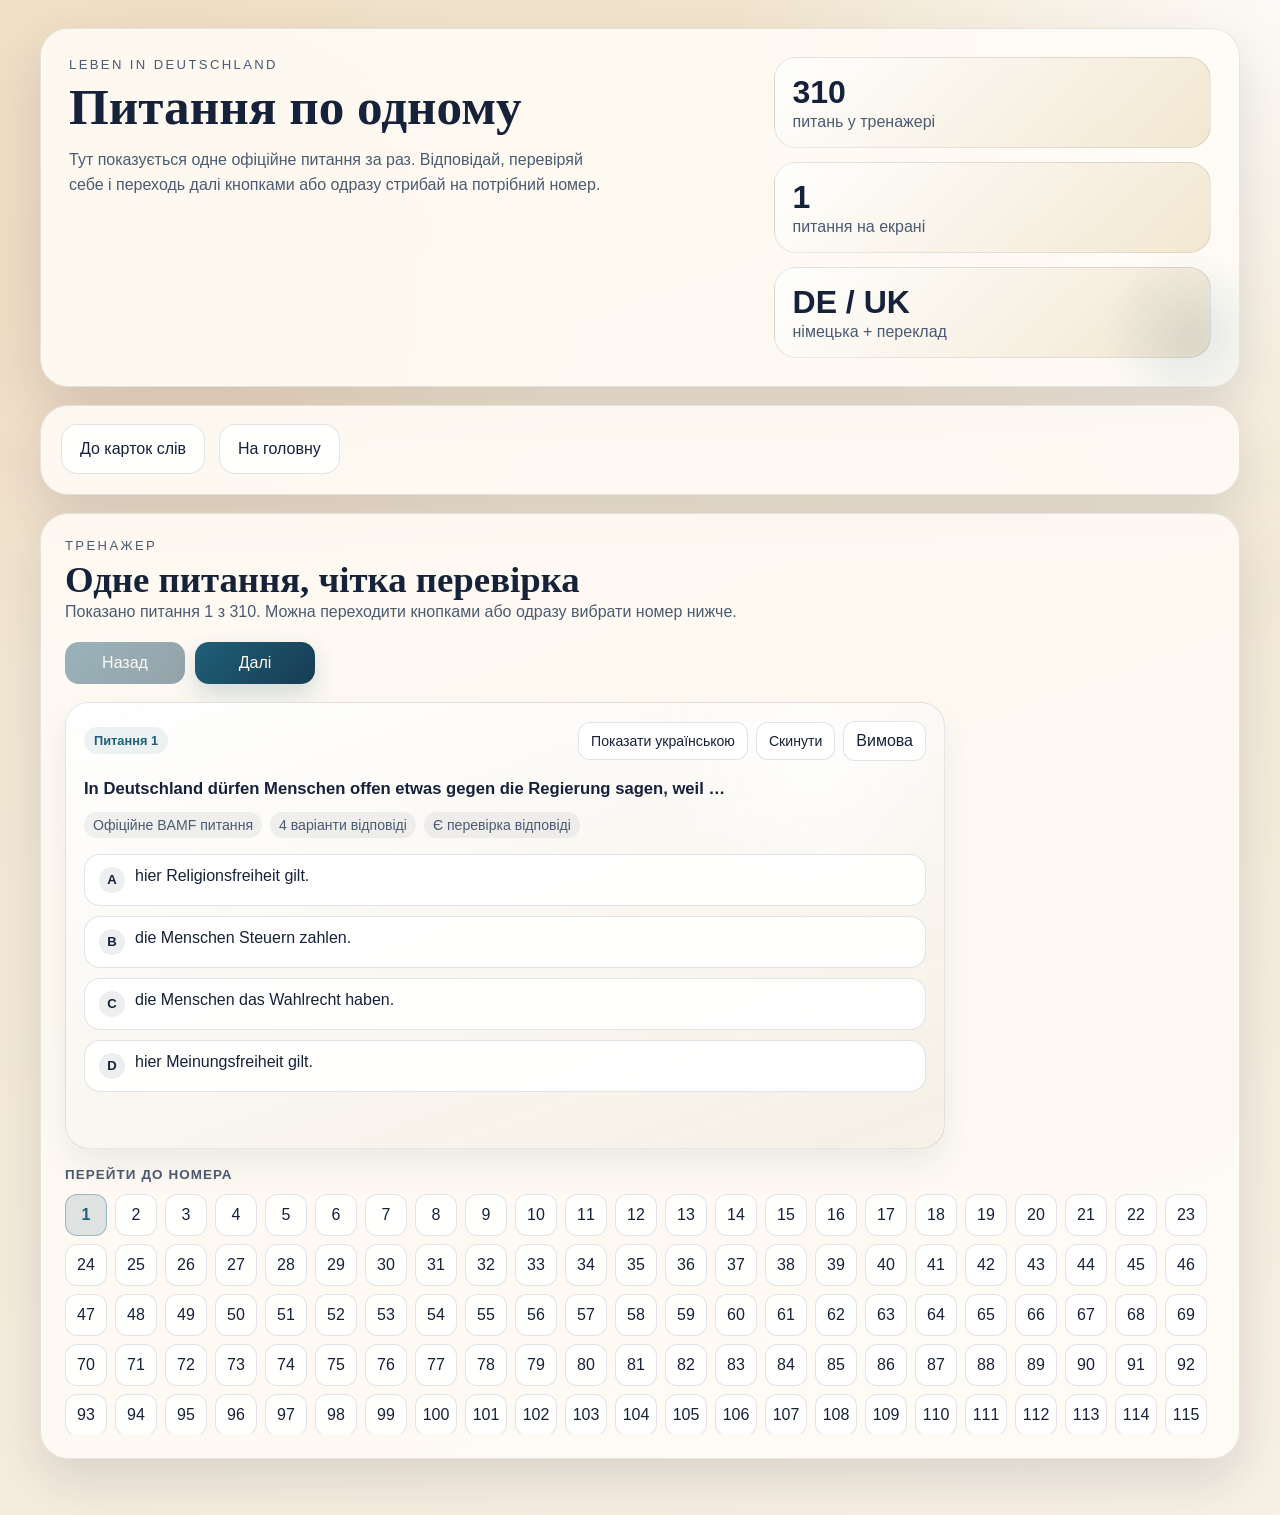
==== web/questions.html @ 1a3c2874 "Split question trainer into dedicated page" ====
<!DOCTYPE html>
<html lang="uk">
  <head>
    <meta charset="UTF-8" />
    <meta name="viewport" content="width=device-width, initial-scale=1.0" />
    <title>Leben in Deutschland: питання по одному</title>
    <link rel="stylesheet" href="./styles.css" />
  </head>
  <body>
    <div class="page-shell">
      <header class="hero">
        <div class="hero__copy">
          <p class="eyebrow">Leben in Deutschland</p>
          <h1>Питання по одному</h1>
          <p class="hero__lead">
            Тут показується одне офіційне питання за раз. Відповідай, перевіряй себе і
            переходь далі кнопками або одразу стрибай на потрібний номер.
          </p>
        </div>
        <div class="hero__stats">
          <div class="stat-card">
            <span id="quiz-total" class="stat-card__value">0</span>
            <span class="stat-card__label">питань у тренажері</span>
          </div>
          <div class="stat-card">
            <span class="stat-card__value">1</span>
            <span class="stat-card__label">питання на екрані</span>
          </div>
          <div class="stat-card">
            <span class="stat-card__value">DE / UK</span>
            <span class="stat-card__label">німецька + переклад</span>
          </div>
        </div>
      </header>

      <section class="toolbar" aria-label="Навігація по сторінках">
        <a class="page-link" href="./index.html">До карток слів</a>
        <a class="page-link" href="../">На головну</a>
      </section>

      <section class="quiz" aria-labelledby="single-quiz-heading">
        <div class="section-head">
          <p class="eyebrow">Тренажер</p>
          <h2 id="single-quiz-heading">Одне питання, чітка перевірка</h2>
        </div>

        <div class="question-shell">
          <p id="question-progress" class="question-progress"></p>

          <div class="question-nav">
            <div class="question-nav__buttons">
              <button id="prev-question" class="question-nav__button" type="button">
                Назад
              </button>
              <button id="next-question" class="question-nav__button" type="button">
                Далі
              </button>
            </div>
          </div>

          <div id="question-stage" class="question-stage"></div>

          <div class="question-jump" aria-labelledby="question-jump-heading">
            <p id="question-jump-heading" class="question-jump__label">Перейти до номера</p>
            <div id="question-jump-list" class="question-jump__list"></div>
          </div>
        </div>
      </section>
    </div>

    <script src="./questions-data.js" defer></script>
    <script src="./questions.js" defer></script>
  </body>
</html>
---- web/styles.css ----
:root {
  --bg-top: #efe1c8;
  --bg-bottom: #f7f0e5;
  --ink: #16213a;
  --muted: #4b5b72;
  --card: rgba(255, 252, 246, 0.88);
  --line: rgba(22, 33, 58, 0.1);
  --shadow: 0 22px 48px rgba(22, 33, 58, 0.12);
  --c-verb: #d15c39;
  --c-institution: #1f5f78;
  --c-people: #26734d;
  --c-place: #7a4fa3;
  --c-history: #8f5131;
  --c-descriptor: #8b7d22;
  --c-linker: #5f6572;
}

* {
  box-sizing: border-box;
}

body {
  margin: 0;
  min-height: 100vh;
  color: var(--ink);
  font-family: "Avenir Next", "Trebuchet MS", "Segoe UI", sans-serif;
  background:
    radial-gradient(circle at top right, rgba(255, 255, 255, 0.82), transparent 28%),
    radial-gradient(circle at 15% 20%, rgba(209, 92, 57, 0.1), transparent 24%),
    linear-gradient(160deg, var(--bg-top), var(--bg-bottom));
}

button,
input,
a {
  font: inherit;
}

.page-shell {
  width: min(1200px, calc(100% - 32px));
  margin: 0 auto;
  padding: 28px 0 56px;
}

.hero,
.toolbar,
.auxiliary,
.deck,
.quiz {
  position: relative;
  overflow: hidden;
  border: 1px solid var(--line);
  border-radius: 28px;
  background: var(--card);
  box-shadow: var(--shadow);
}

.hero {
  display: grid;
  grid-template-columns: minmax(0, 1.4fr) minmax(250px, 0.9fr);
  gap: 24px;
  padding: 28px;
}

.hero::after,
.auxiliary::after,
.deck::after {
  content: "";
  position: absolute;
  inset: auto -40px -40px auto;
  width: 180px;
  height: 180px;
  border-radius: 50%;
  background: radial-gradient(circle, rgba(31, 95, 120, 0.12), transparent 68%);
  pointer-events: none;
}

.eyebrow {
  margin: 0 0 8px;
  color: var(--muted);
  font-size: 0.82rem;
  letter-spacing: 0.18em;
  text-transform: uppercase;
}

h1,
h2 {
  margin: 0;
  font-family: "Iowan Old Style", "Palatino Linotype", "Book Antiqua", serif;
  line-height: 1.05;
}

h1 {
  font-size: clamp(2.2rem, 4vw, 4rem);
}

h2 {
  font-size: clamp(1.6rem, 3vw, 2.3rem);
}

.hero__lead,
.deck__meta {
  margin: 14px 0 0;
  color: var(--muted);
  line-height: 1.55;
  max-width: 62ch;
}

.hero__stats {
  display: grid;
  gap: 14px;
}

.stat-card {
  display: grid;
  gap: 2px;
  padding: 16px 18px;
  border-radius: 22px;
  border: 1px solid var(--line);
  background:
    linear-gradient(135deg, rgba(255, 255, 255, 0.92), rgba(239, 225, 200, 0.8));
}

.stat-card--link {
  color: inherit;
  text-decoration: none;
}

.stat-card--link:hover {
  transform: translateY(-1px);
}

.stat-card__value {
  font-size: 2rem;
  font-weight: 700;
}

.stat-card__label {
  color: var(--muted);
}

.toolbar {
  display: flex;
  flex-wrap: wrap;
  gap: 14px;
  align-items: end;
  margin-top: 18px;
  padding: 18px 20px 20px;
}

.search {
  flex: 1 1 320px;
  display: grid;
  gap: 8px;
}

.search__label {
  font-size: 0.85rem;
  letter-spacing: 0.08em;
  text-transform: uppercase;
  color: var(--muted);
}

.search__input {
  width: 100%;
  padding: 14px 16px;
  border: 1px solid rgba(22, 33, 58, 0.16);
  border-radius: 16px;
  background: rgba(255, 255, 255, 0.92);
  color: var(--ink);
}

.search__input:focus {
  outline: 2px solid rgba(209, 92, 57, 0.22);
  border-color: rgba(209, 92, 57, 0.38);
}

.toggle-button {
  padding: 14px 18px;
  border: 0;
  border-radius: 16px;
  color: #fff8f0;
  cursor: pointer;
  background: linear-gradient(135deg, #1f5f78, #173c53);
  box-shadow: 0 10px 24px rgba(31, 95, 120, 0.24);
}

.toggle-button[aria-pressed="true"] {
  background: linear-gradient(135deg, #d15c39, #9f381a);
}

.page-link {
  display: inline-flex;
  align-items: center;
  justify-content: center;
  min-height: 50px;
  padding: 14px 18px;
  border-radius: 16px;
  border: 1px solid rgba(22, 33, 58, 0.12);
  background: rgba(255, 255, 255, 0.92);
  color: var(--ink);
  text-decoration: none;
  white-space: nowrap;
}

.page-link:hover {
  transform: translateY(-1px);
}

.auxiliary,
.deck,
.quiz {
  margin-top: 18px;
  padding: 24px;
}

.section-head {
  position: relative;
  z-index: 1;
}

.auxiliary__list {
  position: relative;
  z-index: 1;
  display: grid;
  grid-template-columns: repeat(auto-fit, minmax(180px, 1fr));
  gap: 12px;
  margin-top: 18px;
}

.aux-chip {
  display: grid;
  gap: 6px;
  padding: 14px 16px;
  border-radius: 18px;
  border: 1px solid rgba(209, 92, 57, 0.2);
  background: linear-gradient(160deg, rgba(255, 255, 255, 0.95), rgba(209, 92, 57, 0.08));
}

.aux-chip__top {
  display: flex;
  justify-content: space-between;
  gap: 12px;
  align-items: baseline;
}

.aux-chip__word {
  font-weight: 700;
  font-size: 1.02rem;
}

.aux-chip__freq {
  color: var(--c-verb);
  font-size: 0.88rem;
  font-weight: 700;
}

.aux-chip__translation {
  color: var(--muted);
  line-height: 1.45;
}

.card-grid {
  position: relative;
  z-index: 1;
  display: grid;
  grid-template-columns: repeat(auto-fit, minmax(210px, 1fr));
  gap: 18px;
  margin-top: 20px;
}

.flashcard {
  position: relative;
  height: 248px;
  background: transparent;
  perspective: 1400px;
  cursor: pointer;
  text-align: left;
  border-radius: 24px;
}

.flashcard:focus-visible {
  outline: 3px solid rgba(209, 92, 57, 0.35);
  outline-offset: 4px;
  border-radius: 24px;
}

.flashcard__inner {
  position: relative;
  width: 100%;
  height: 100%;
  border-radius: 24px;
  transform-style: preserve-3d;
  transition: transform 720ms cubic-bezier(0.22, 0.75, 0.2, 1);
}

.flashcard.is-flipped .flashcard__inner {
  transform: rotateY(180deg);
}

.flashcard__face {
  position: absolute;
  inset: 0;
  display: flex;
  flex-direction: column;
  gap: 12px;
  padding: 18px;
  border-radius: 24px;
  border: 1px solid rgba(22, 33, 58, 0.1);
  background: rgba(255, 255, 255, 0.92);
  backface-visibility: hidden;
  box-shadow: 0 16px 34px rgba(22, 33, 58, 0.1);
}

.flashcard__face--back {
  transform: rotateY(180deg);
  justify-content: space-between;
}

.flashcard__face::before {
  content: "";
  position: absolute;
  inset: 0 auto auto 0;
  width: 100%;
  height: 6px;
  background: var(--accent, var(--c-linker));
  border-radius: 24px 24px 0 0;
}

.flashcard__face--front {
  background:
    radial-gradient(circle at 82% 18%, rgba(255, 255, 255, 0.75), transparent 18%),
    linear-gradient(160deg, rgba(255, 255, 255, 0.98), rgba(245, 239, 228, 0.94));
}

.flashcard__face--back {
  background:
    radial-gradient(circle at 14% 16%, rgba(255, 255, 255, 0.9), transparent 20%),
    linear-gradient(160deg, rgba(255, 255, 255, 0.97), rgba(248, 245, 237, 0.94));
}

.flashcard__top {
  display: flex;
  justify-content: space-between;
  gap: 14px;
}

.flashcard__controls {
  display: flex;
  align-items: center;
  gap: 10px;
}

.flashcard__badge {
  display: inline-flex;
  align-items: center;
  gap: 6px;
  padding: 6px 10px;
  border-radius: 999px;
  background: rgba(22, 33, 58, 0.06);
  color: var(--muted);
  font-size: 0.8rem;
}

.flashcard__icon {
  width: 52px;
  height: 52px;
  border-radius: 16px;
  display: grid;
  place-items: center;
  background: color-mix(in srgb, var(--accent, var(--c-linker)) 16%, white);
}

.flashcard__icon svg {
  width: 34px;
  height: 34px;
  stroke: var(--accent, var(--c-linker));
  fill: none;
  stroke-width: 1.8;
  stroke-linecap: round;
  stroke-linejoin: round;
}

.flashcard__audio {
  width: 38px;
  height: 38px;
  display: grid;
  place-items: center;
  border: 0;
  border-radius: 12px;
  cursor: pointer;
  color: #fff;
  background: var(--accent, var(--c-linker));
  box-shadow: 0 8px 18px color-mix(in srgb, var(--accent, var(--c-linker)) 28%, transparent);
}

.flashcard__audio svg {
  width: 18px;
  height: 18px;
  fill: none;
  stroke: currentColor;
  stroke-width: 1.8;
  stroke-linecap: round;
  stroke-linejoin: round;
}

.flashcard__audio:hover {
  transform: translateY(-1px);
}

.flashcard__audio:focus-visible {
  outline: 3px solid rgba(209, 92, 57, 0.28);
  outline-offset: 2px;
}

.flashcard__word {
  margin: 8px 0 0;
  font-size: 1.3rem;
  font-weight: 700;
  line-height: 1.2;
}

.flashcard__translation {
  margin: 12px 0 0;
  font-size: 1.15rem;
  font-weight: 700;
  line-height: 1.35;
}

.flashcard__hint,
.flashcard__meta,
.flashcard__context {
  color: var(--muted);
  line-height: 1.5;
}

.flashcard__context {
  margin-top: auto;
}

.flashcard__meta {
  display: flex;
  flex-wrap: wrap;
  gap: 8px;
  font-size: 0.84rem;
}

.flashcard__meta span {
  padding: 4px 8px;
  border-radius: 999px;
  background: rgba(22, 33, 58, 0.06);
}

.flashcard__tag {
  margin-top: auto;
  font-size: 0.85rem;
  font-weight: 700;
  color: var(--accent, var(--c-linker));
}

.empty-state {
  padding: 28px;
  border: 1px dashed rgba(22, 33, 58, 0.18);
  border-radius: 24px;
  color: var(--muted);
  text-align: center;
  background: rgba(255, 255, 255, 0.72);
}

.question-grid {
  position: relative;
  z-index: 1;
  display: grid;
  grid-template-columns: repeat(auto-fit, minmax(320px, 1fr));
  gap: 18px;
  margin-top: 20px;
}

.question-card {
  padding: 18px;
  border-radius: 24px;
  border: 1px solid rgba(22, 33, 58, 0.1);
  background:
    radial-gradient(circle at 85% 12%, rgba(255, 255, 255, 0.82), transparent 18%),
    linear-gradient(160deg, rgba(255, 255, 255, 0.98), rgba(245, 239, 228, 0.94));
  box-shadow: 0 16px 34px rgba(22, 33, 58, 0.08);
}

.question-card__top {
  display: flex;
  justify-content: space-between;
  gap: 12px;
  align-items: center;
}

.question-card__id {
  display: inline-flex;
  padding: 6px 10px;
  border-radius: 999px;
  background: rgba(31, 95, 120, 0.08);
  color: var(--c-institution);
  font-size: 0.8rem;
  font-weight: 700;
}

.question-card__actions {
  display: flex;
  gap: 8px;
  align-items: center;
}

.question-card__btn {
  border: 1px solid rgba(22, 33, 58, 0.12);
  background: rgba(255, 255, 255, 0.9);
  color: var(--ink);
  border-radius: 12px;
  padding: 10px 12px;
  cursor: pointer;
}

.question-card__btn:hover {
  transform: translateY(-1px);
}

.question-card__btn--ghost {
  font-size: 0.88rem;
}

.question-card__btn--reset {
  font-size: 0.88rem;
}

.question-card__text {
  margin: 16px 0 0;
  font-size: 1.04rem;
  font-weight: 700;
  line-height: 1.5;
}

.question-card__translation {
  margin-top: 14px;
  padding: 14px;
  border-radius: 18px;
  background: rgba(31, 95, 120, 0.06);
  border: 1px solid rgba(31, 95, 120, 0.12);
}

.question-card__translation[hidden] {
  display: none;
}

.question-card__translation-title {
  margin: 0 0 10px;
  color: var(--c-institution);
  font-size: 0.84rem;
  font-weight: 700;
  letter-spacing: 0.08em;
  text-transform: uppercase;
}

.question-card__translation-text {
  margin: 0;
  line-height: 1.5;
}

.question-card__translation-list {
  margin: 10px 0 0;
  padding-left: 18px;
  color: var(--muted);
}

.question-card__translation-list li + li {
  margin-top: 6px;
}

.question-card__options {
  display: grid;
  gap: 10px;
  margin-top: 16px;
}

.question-card__option {
  width: 100%;
  display: flex;
  gap: 10px;
  align-items: flex-start;
  padding: 12px 14px;
  border: 1px solid rgba(22, 33, 58, 0.12);
  border-radius: 16px;
  background: rgba(255, 255, 255, 0.92);
  color: var(--ink);
  cursor: pointer;
  text-align: left;
  transition: transform 120ms ease, border-color 120ms ease, background 120ms ease;
}

.question-card__option:hover {
  transform: translateY(-1px);
}

.question-card__option.is-correct {
  border-color: rgba(38, 115, 77, 0.36);
  background: rgba(38, 115, 77, 0.14);
}

.question-card__option.is-wrong {
  border-color: rgba(209, 92, 57, 0.36);
  background: rgba(209, 92, 57, 0.14);
}

.question-card__option:disabled {
  cursor: default;
  color: inherit;
}

.question-card__option-letter {
  width: 26px;
  height: 26px;
  flex: 0 0 26px;
  display: grid;
  place-items: center;
  border-radius: 999px;
  background: rgba(22, 33, 58, 0.08);
  font-size: 0.82rem;
  font-weight: 700;
}

.question-card__option.is-correct .question-card__option-letter {
  background: rgba(38, 115, 77, 0.2);
  color: #1d5e3f;
}

.question-card__option.is-wrong .question-card__option-letter {
  background: rgba(209, 92, 57, 0.2);
  color: #97361c;
}

.question-card__feedback {
  min-height: 24px;
  margin: 14px 0 0;
  font-size: 0.92rem;
  font-weight: 700;
}

.question-card__feedback.is-correct {
  color: #1d5e3f;
}

.question-card__feedback.is-wrong {
  color: #97361c;
}

.question-shell {
  display: grid;
  gap: 18px;
}

.question-stage {
  position: relative;
  z-index: 1;
  display: grid;
  gap: 18px;
}

.question-progress {
  margin: 0;
  color: var(--muted);
  line-height: 1.5;
}

.question-nav {
  display: flex;
  flex-wrap: wrap;
  gap: 12px;
  align-items: center;
  justify-content: space-between;
}

.question-nav__buttons {
  display: flex;
  flex-wrap: wrap;
  gap: 10px;
}

.question-nav__button {
  min-width: 120px;
  border: 0;
  border-radius: 14px;
  padding: 12px 14px;
  cursor: pointer;
  color: #fff8f0;
  background: linear-gradient(135deg, #1f5f78, #173c53);
  box-shadow: 0 10px 24px rgba(31, 95, 120, 0.2);
}

.question-nav__button:disabled {
  cursor: default;
  opacity: 0.45;
  box-shadow: none;
}

.question-jump {
  display: grid;
  gap: 12px;
}

.question-jump__label {
  margin: 0;
  color: var(--muted);
  font-size: 0.84rem;
  font-weight: 700;
  letter-spacing: 0.08em;
  text-transform: uppercase;
}

.question-jump__list {
  display: flex;
  flex-wrap: wrap;
  gap: 8px;
  max-height: 240px;
  overflow: auto;
  padding-right: 4px;
}

.question-jump__button {
  min-width: 42px;
  height: 42px;
  border: 1px solid rgba(22, 33, 58, 0.12);
  border-radius: 12px;
  background: rgba(255, 255, 255, 0.92);
  color: var(--ink);
  cursor: pointer;
}

.question-jump__button.is-active {
  border-color: rgba(31, 95, 120, 0.34);
  background: rgba(31, 95, 120, 0.14);
  color: var(--c-institution);
  font-weight: 700;
}

.question-card--single {
  max-width: 880px;
}

.question-card__meta-row {
  display: flex;
  flex-wrap: wrap;
  gap: 8px;
  margin-top: 10px;
  color: var(--muted);
  font-size: 0.88rem;
}

.question-card__meta-pill {
  padding: 5px 9px;
  border-radius: 999px;
  background: rgba(22, 33, 58, 0.06);
}

@media (max-width: 860px) {
  .hero {
    grid-template-columns: 1fr;
  }
}

@media (max-width: 640px) {
  .page-shell {
    width: min(100%, calc(100% - 20px));
    padding-top: 14px;
  }

  .hero,
  .toolbar,
  .auxiliary,
  .deck,
  .quiz {
    border-radius: 22px;
  }

  .hero,
  .auxiliary,
  .deck,
  .quiz {
    padding: 18px;
  }

  .toolbar {
    padding: 16px;
  }

  .question-nav {
    align-items: stretch;
  }

  .question-nav__buttons {
    width: 100%;
  }

  .question-nav__button {
    flex: 1 1 0;
    min-width: 0;
  }

  .card-grid {
    grid-template-columns: 1fr;
  }

  .question-grid {
    grid-template-columns: 1fr;
  }

  .flashcard {
    height: 228px;
  }
}
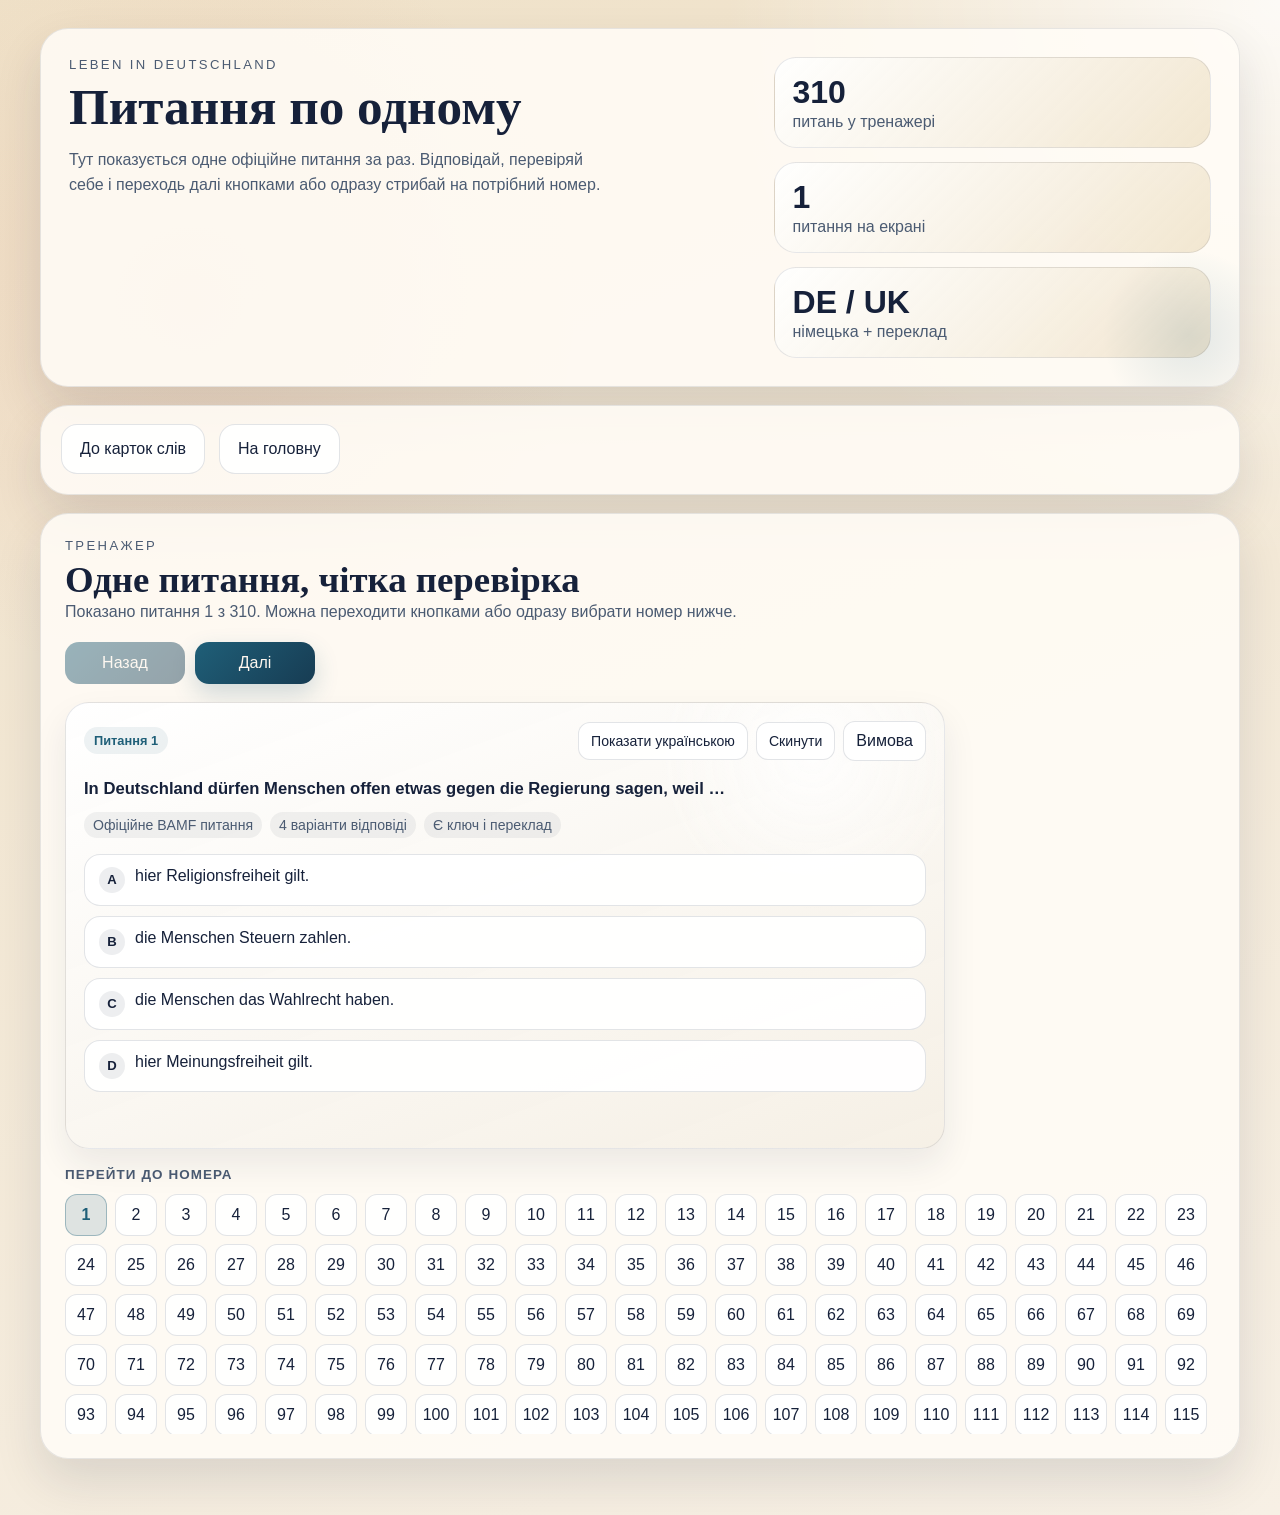
==== commit 9a51c7ac: "Add full 310-question quiz bank" ====
--- a/web/questions.html
+++ b/web/questions.html
@@ -68,6 +68,7 @@
       </section>
     </div>
 
+    <script src="./questions-bank.js" defer></script>
     <script src="./questions-data.js" defer></script>
     <script src="./questions.js" defer></script>
   </body>
